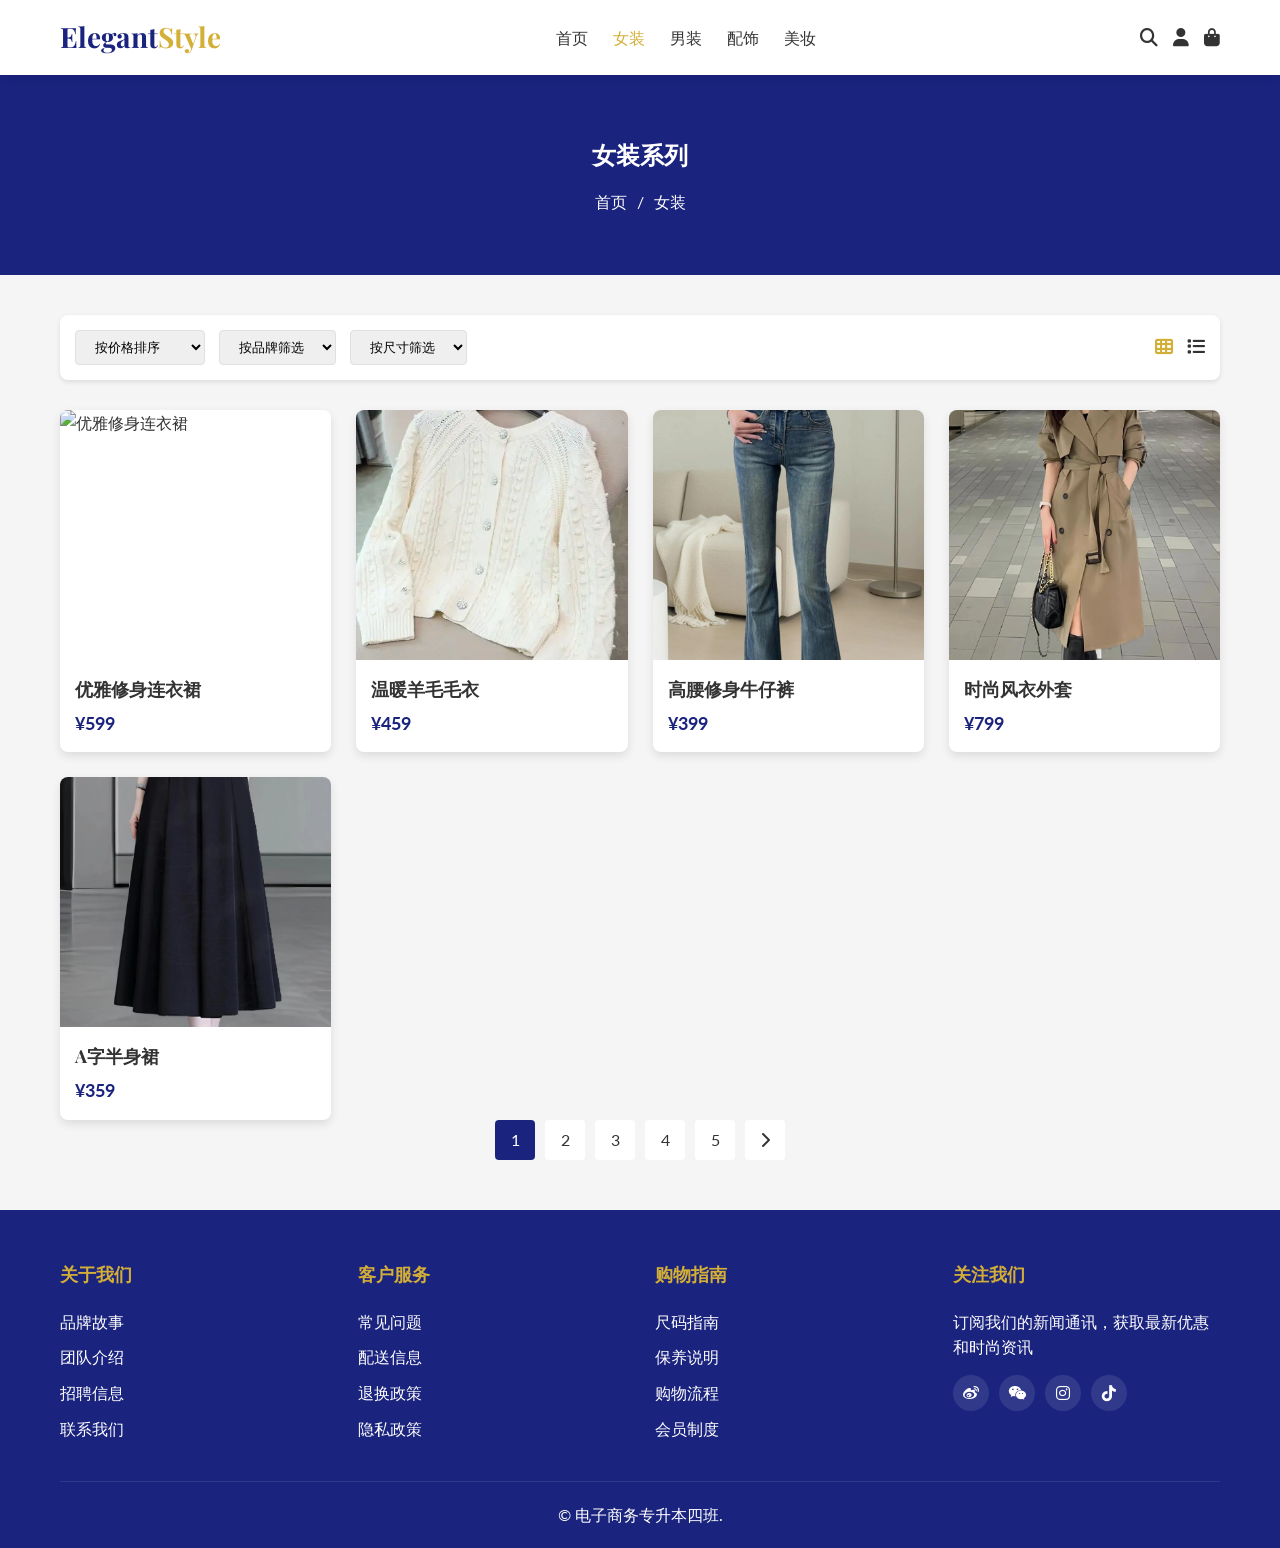
==== category.html @ b9d7f046 "1" ====
<!DOCTYPE html>
<html lang="zh-CN">
<head>
    <meta charset="UTF-8">
    <meta name="viewport" content="width=device-width, initial-scale=1.0">
    <title>电子商务专升本四班</title>
    <link href="https://fonts.googleapis.com/css2?family=Playfair+Display:wght@400;700&family=Lato:wght@300;400;700&display=swap" rel="stylesheet">
    <link rel="stylesheet" href="https://cdnjs.cloudflare.com/ajax/libs/font-awesome/6.4.0/css/all.min.css">
    <link rel="stylesheet" href="style.css">
</head>
<body>
    <header>
        <div class="container">
            <div class="header-container">
                <a href="index.html" class="logo">Elegant<span>Style</span></a>
                <nav>
                    <ul>
                        <li><a href="index.html">首页</a></li>
                        <li><a href="category.html?category=women" id="women-link">女装</a></li>
                        <li><a href="category.html?category=men" id="men-link">男装</a></li>
                        <li><a href="category.html?category=accessories" id="accessories-link">配饰</a></li>
                        <li><a href="category.html?category=beauty" id="beauty-link">美妆</a></li>
                    </ul>
                </nav>
                <div class="header-icons">
                    <a href="#"><i class="fas fa-search"></i></a>
                    <a href="#"><i class="fas fa-user"></i></a>
                    <a href="#"><i class="fas fa-shopping-bag"></i></a>
                </div>
            </div>
        </div>
    </header>

    <div class="page-container">
        <section class="page-header">
            <div class="container">
                <h1 id="category-title">商品分类</h1>
                <div class="breadcrumb" id="category-breadcrumb">
                    <!-- 面包屑导航将通过JS动态加载 -->
                </div>
            </div>
        </section>

        <section class="category-products">
            <div class="container">
                <div class="filter-bar">
                    <div class="filter-options">
                        <select id="sort-select">
                            <option value="default">按价格排序</option>
                            <option value="price-low">价格从低到高</option>
                            <option value="price-high">价格从高到低</option>
                        </select>
                        <select id="brand-select">
                            <option value="all">按品牌筛选</option>
                            <option value="brand-a">品牌A</option>
                            <option value="brand-b">品牌B</option>
                        </select>
                        <select id="size-select">
                            <option value="all">按尺寸筛选</option>
                            <option value="xs">XS</option>
                            <option value="s">S</option>
                            <option value="m">M</option>
                            <option value="l">L</option>
                            <option value="xl">XL</option>
                        </select>
                    </div>
                    <div class="view-options">
                        <button class="active" id="grid-view"><i class="fas fa-th"></i></button>
                        <button id="list-view"><i class="fas fa-list"></i></button>
                    </div>
                </div>
                
                <div class="product-grid" id="category-products-grid">
                    <!-- 分类商品内容将通过JS动态加载 -->
                </div>
                
                <div class="pagination" id="category-pagination">
                    <!-- 分页导航将通过JS动态加载 -->
                </div>
            </div>
        </section>
    </div>

    <footer>
        <div class="container">
            <div class="footer-content">
                <div class="footer-column">
                    <h3>关于我们</h3>
                    <ul>
                        <li><a href="#">品牌故事</a></li>
                        <li><a href="#">团队介绍</a></li>
                        <li><a href="#">招聘信息</a></li>
                        <li><a href="#">联系我们</a></li>
                    </ul>
                </div>
                <div class="footer-column">
                    <h3>客户服务</h3>
                    <ul>
                        <li><a href="#">常见问题</a></li>
                        <li><a href="#">配送信息</a></li>
                        <li><a href="#">退换政策</a></li>
                        <li><a href="#">隐私政策</a></li>
                    </ul>
                </div>
                <div class="footer-column">
                    <h3>购物指南</h3>
                    <ul>
                        <li><a href="#">尺码指南</a></li>
                        <li><a href="#">保养说明</a></li>
                        <li><a href="#">购物流程</a></li>
                        <li><a href="#">会员制度</a></li>
                    </ul>
                </div>
                <div class="footer-column">
                    <h3>关注我们</h3>
                    <p>订阅我们的新闻通讯，获取最新优惠和时尚资讯</p>
                    <div class="social-icons">
                        <a href="#"><i class="fab fa-weibo"></i></a>
                        <a href="#"><i class="fab fa-weixin"></i></a>
                        <a href="#"><i class="fab fa-instagram"></i></a>
                        <a href="#"><i class="fab fa-tiktok"></i></a>
                    </div>
                </div>
            </div>
            <div class="copyright">
              <p>&copy; 电子商务专升本四班.</p>
            </div>
        </div>
    </footer>
<script src="./data.js"></script>
    <script>
        const data = websiteData;
        // 获取URL参数
        function getUrlParameter(name) {
            const urlParams = new URLSearchParams(window.location.search);
            return urlParams.get(name);
        }

        // 加载数据并渲染栏目页
        document.addEventListener('DOMContentLoaded', function() {
            const categorySlug = getUrlParameter('category') || 'women';
            
          
                    renderCategoryPage(data, categorySlug);
                    setupEventListeners(data, categorySlug);
                })
               

        // 渲染栏目页
        function renderCategoryPage(data, categorySlug) {
            // 获取分类信息
            const category = data.categories.find(c => c.slug === categorySlug);
            if (!category) return;
            
            // 更新页面标题
            document.getElementById('category-title').textContent = `${category.name}系列`;
            
            // 更新面包屑导航
            const breadcrumb = document.getElementById('category-breadcrumb');
            breadcrumb.innerHTML = `
                <a href="index.html">首页</a>
                <span>/</span>
                <a href="category.html?category=${category.slug}">${category.name}</a>
            `;
            
            // 激活当前分类导航
            document.getElementById(`${category.slug}-link`).classList.add('active');
            
            // 渲染商品
            renderCategoryProducts(data.products, category.id);
        }

        // 渲染分类商品
        function renderCategoryProducts(products, categoryId) {
            const productsGrid = document.getElementById('category-products-grid');
            productsGrid.innerHTML = '';
            
            const categoryProducts = products.filter(product => product.categoryId === categoryId);
            
            categoryProducts.forEach(product => {
                const productCard = document.createElement('a');
                productCard.href = `detail.html?product=${product.id}`;
                productCard.className = 'product-card';
                
                productCard.innerHTML = `
                    <div class="product-image">
                        <img src="${product.images[0]}" alt="${product.name}">
                    </div>
                    <div class="product-info">
                        <h3 class="product-title">${product.name}</h3>
                        <p class="product-price">¥${product.price}</p>
                    </div>
                `;
                
                productsGrid.appendChild(productCard);
            });
            
            // 更新分页
            const pagination = document.getElementById('category-pagination');
            pagination.innerHTML = `
                <a href="#" class="active">1</a>
                <a href="#">2</a>
                <a href="#">3</a>
                <a href="#">4</a>
                <a href="#">5</a>
                <a href="#"><i class="fas fa-chevron-right"></i></a>
            `;
        }

        // 设置事件监听器
        function setupEventListeners(data, categorySlug) {
            // 视图切换事件
            document.getElementById('grid-view').addEventListener('click', function() {
                this.classList.add('active');
                document.getElementById('list-view').classList.remove('active');
                document.getElementById('category-products-grid').classList.remove('list-view');
            });
            
            document.getElementById('list-view').addEventListener('click', function() {
                this.classList.add('active');
                document.getElementById('grid-view').classList.remove('active');
                document.getElementById('category-products-grid').classList.add('list-view');
            });
            
            // 筛选事件
            document.getElementById('sort-select').addEventListener('change', function() {
                // 这里可以添加排序逻辑
                console.log('排序选项改变:', this.value);
            });
            
            document.getElementById('brand-select').addEventListener('change', function() {
                // 这里可以添加品牌筛选逻辑
                console.log('品牌筛选改变:', this.value);
            });
            
            document.getElementById('size-select').addEventListener('change', function() {
                // 这里可以添加尺寸筛选逻辑
                console.log('尺寸筛选改变:', this.value);
            });
        }
    </script>
</body>
</html>
---- style.css ----
:root {
  --primary-color: #1a237e;
  --secondary-color: #d4af37;
  --light-color: #f5f5f5;
  --dark-color: #333;
  --white: #ffffff;
  --gray: #e0e0e0;
  --transition: all 0.3s ease;
}

* {
  margin: 0;
  padding: 0;
  box-sizing: border-box;
}

body {
  font-family: 'Lato', sans-serif;
  line-height: 1.6;
  color: var(--dark-color);
  background-color: var(--light-color);
}

h1, h2, h3, h4 {
  font-family: 'Playfair Display', serif;
  margin-bottom: 1rem;
}

a {
  text-decoration: none;
  color: inherit;
}

.container {
  max-width: 1200px;
  margin: 0 auto;
  padding: 0 20px;
}

/* 头部样式 */
header {
  background-color: var(--white);
  box-shadow: 0 2px 10px rgba(0, 0, 0, 0.1);
  position: sticky;
  top: 0;
  z-index: 100;
}

.header-container {
  display: flex;
  justify-content: space-between;
  align-items: center;
  padding: 15px 0;
}

.logo {
  font-family: 'Playfair Display', serif;
  font-size: 28px;
  font-weight: 700;
  color: var(--primary-color);
}

.logo span {
  color: var(--secondary-color);
}

nav ul {
  display: flex;
  list-style: none;
}

nav ul li {
  margin-left: 25px;
}

nav ul li a {
  font-weight: 500;
  transition: var(--transition);
}

nav ul li a:hover, nav ul li a.active {
  color: var(--secondary-color);
}

.header-icons {
  display: flex;
}

.header-icons a {
  margin-left: 15px;
  font-size: 18px;
  transition: var(--transition);
}

.header-icons a:hover {
  color: var(--secondary-color);
}

/* 页面内容容器 */
.page-container {
  min-height: calc(100vh - 200px);
}

/* 首页横幅 */
.hero {
  height: 600px;
  background: linear-gradient(rgba(0, 0, 0, 0.5), rgba(0, 0, 0, 0.5)), url('https://images.unsplash.com/photo-1441986300917-64674bd600d8?ixlib=rb-1.2.1&auto=format&fit=crop&w=1350&q=80');
  background-size: cover;
  background-position: center;
  display: flex;
  align-items: center;
  justify-content: center;
  text-align: center;
  color: var(--white);
  margin-bottom: 50px;
}

.hero-content h1 {
  font-size: 48px;
  margin-bottom: 20px;
}

.hero-content p {
  font-size: 20px;
  margin-bottom: 30px;
}

.btn {
  display: inline-block;
  background-color: var(--secondary-color);
  color: var(--white);
  padding: 12px 30px;
  border-radius: 4px;
  font-weight: 700;
  text-transform: uppercase;
  letter-spacing: 1px;
  transition: var(--transition);
  border: none;
  cursor: pointer;
}

.btn:hover {
  background-color: #b8941f;
  transform: translateY(-2px);
}

/* 分类区域 */
.categories {
  margin-bottom: 50px;
}

.section-title {
  text-align: center;
  margin-bottom: 40px;
  position: relative;
}

.section-title:after {
  content: '';
  display: block;
  width: 80px;
  height: 3px;
  background-color: var(--secondary-color);
  margin: 10px auto 0;
}

.category-grid {
  display: grid;
  grid-template-columns: repeat(4, 1fr);
  gap: 20px;
}

.category-item {
  position: relative;
  height: 300px;
  overflow: hidden;
  border-radius: 8px;
  box-shadow: 0 4px 10px rgba(0, 0, 0, 0.1);
}

.category-item img {
  width: 100%;
  height: 100%;
  object-fit: cover;
  transition: var(--transition);
}

.category-item:hover img {
  transform: scale(1.05);
}

.category-content {
  position: absolute;
  bottom: 0;
  left: 0;
  width: 100%;
  padding: 20px;
  background: linear-gradient(transparent, rgba(0, 0, 0, 0.7));
  color: var(--white);
}

/* 特色产品 */
.featured-products {
  margin-bottom: 50px;
}

.product-grid {
  display: grid;
  grid-template-columns: repeat(4, 1fr);
  gap: 25px;
}

.product-card {
  background-color: var(--white);
  border-radius: 8px;
  overflow: hidden;
  box-shadow: 0 4px 10px rgba(0, 0, 0, 0.1);
  transition: var(--transition);
}

.product-card:hover {
  transform: translateY(-5px);
  box-shadow: 0 10px 20px rgba(0, 0, 0, 0.15);
}

.product-image {
  height: 250px;
  overflow: hidden;
}

.product-image img {
  width: 100%;
  height: 100%;
  object-fit: cover;
  transition: var(--transition);
}

.product-card:hover .product-image img {
  transform: scale(1.05);
}

.product-info {
  padding: 15px;
}

.product-title {
  font-size: 18px;
  margin-bottom: 5px;
}

.product-price {
  color: var(--primary-color);
  font-weight: 700;
  font-size: 18px;
}

/* 栏目页样式 */
.page-header {
  background-color: var(--primary-color);
  color: var(--white);
  padding: 60px 0;
  text-align: center;
  margin-bottom: 40px;
}

.breadcrumb {
  display: flex;
  justify-content: center;
  margin-top: 15px;
}

.breadcrumb a {
  margin: 0 5px;
}

.breadcrumb a:hover {
  color: var(--secondary-color);
}

.breadcrumb span {
  margin: 0 5px;
}

.filter-bar {
  display: flex;
  justify-content: space-between;
  align-items: center;
  margin-bottom: 30px;
  padding: 15px;
  background-color: var(--white);
  border-radius: 8px;
  box-shadow: 0 2px 5px rgba(0, 0, 0, 0.1);
}

.filter-options select {
  padding: 8px 15px;
  border: 1px solid var(--gray);
  border-radius: 4px;
  margin-right: 10px;
}

.view-options button {
  background: none;
  border: none;
  font-size: 18px;
  margin-left: 10px;
  cursor: pointer;
  color: var(--dark-color);
  transition: var(--transition);
}

.view-options button.active {
  color: var(--secondary-color);
}

.view-options button:hover {
  color: var(--secondary-color);
}

/* 分页 */
.pagination {
  display: flex;
  justify-content: center;
  margin-bottom: 50px;
}

.pagination a {
  display: inline-flex;
  align-items: center;
  justify-content: center;
  width: 40px;
  height: 40px;
  margin: 0 5px;
  border-radius: 4px;
  background-color: var(--white);
  transition: var(--transition);
}

.pagination a.active, .pagination a:hover {
  background-color: var(--primary-color);
  color: var(--white);
}

/* 详细页样式 */
.product-detail {
  display: grid;
  grid-template-columns: 1fr 1fr;
  gap: 40px;
  margin-bottom: 50px;
}

.product-gallery {
  display: flex;
  flex-direction: column;
}

.main-image {
  height: 500px;
  overflow: hidden;
  border-radius: 8px;
  margin-bottom: 15px;
}

.main-image img {
  width: 100%;
  height: 100%;
  object-fit: cover;
}

.thumbnail-gallery {
  display: flex;
  gap: 10px;
}

.thumbnail {
  width: 80px;
  height: 80px;
  border-radius: 4px;
  overflow: hidden;
  cursor: pointer;
  opacity: 0.7;
  transition: var(--transition);
}

.thumbnail.active {
  opacity: 1;
  border: 2px solid var(--secondary-color);
}

.thumbnail:hover {
  opacity: 1;
}

.thumbnail img {
  width: 100%;
  height: 100%;
  object-fit: cover;
}

.product-info-detail h1 {
  font-size: 32px;
  margin-bottom: 10px;
}

.product-price-detail {
  font-size: 24px;
  color: var(--primary-color);
  font-weight: 700;
  margin-bottom: 20px;
}

.product-description {
  margin-bottom: 25px;
  line-height: 1.8;
}

.product-options {
  margin-bottom: 30px;
}

.option-group {
  margin-bottom: 15px;
}

.option-group label {
  display: block;
  margin-bottom: 8px;
  font-weight: 700;
}

.option-group select {
  width: 100%;
  padding: 10px;
  border: 1px solid var(--gray);
  border-radius: 4px;
}

.quantity-selector {
  display: flex;
  align-items: center;
  margin-bottom: 30px;
}

.quantity-selector button {
  background-color: var(--gray);
  border: none;
  width: 40px;
  height: 40px;
  font-size: 18px;
  cursor: pointer;
}

.quantity-selector input {
  width: 60px;
  height: 40px;
  text-align: center;
  border: 1px solid var(--gray);
  border-left: none;
  border-right: none;
}

.action-buttons {
  display: flex;
  gap: 15px;
}

.btn-add-to-cart {
  flex: 2;
  background-color: var(--primary-color);
}

.btn-wishlist {
  flex: 1;
  background-color: transparent;
  border: 1px solid var(--primary-color);
  color: var(--primary-color);
}

.btn-wishlist:hover {
  background-color: var(--primary-color);
  color: var(--white);
}

/* 相关产品 */
.related-products {
  margin-bottom: 50px;
}

/* 页脚 */
footer {
  background-color: var(--primary-color);
  color: var(--white);
  padding: 50px 0 20px;
}

.footer-content {
  display: grid;
  grid-template-columns: repeat(4, 1fr);
  gap: 30px;
  margin-bottom: 30px;
}

.footer-column h3 {
  color: var(--secondary-color);
  margin-bottom: 20px;
  font-size: 18px;
}

.footer-column ul {
  list-style: none;
}

.footer-column ul li {
  margin-bottom: 10px;
}

.footer-column ul li a:hover {
  color: var(--secondary-color);
}

.social-icons {
  display: flex;
  margin-top: 15px;
}

.social-icons a {
  display: inline-flex;
  align-items: center;
  justify-content: center;
  width: 36px;
  height: 36px;
  background-color: rgba(255, 255, 255, 0.1);
  border-radius: 50%;
  margin-right: 10px;
  transition: var(--transition);
}

.social-icons a:hover {
  background-color: var(--secondary-color);
}

.copyright {
  text-align: center;
  padding-top: 20px;
  border-top: 1px solid rgba(255, 255, 255, 0.1);
}

/* 响应式设计 */
@media (max-width: 992px) {
  .category-grid, .product-grid {
    grid-template-columns: repeat(3, 1fr);
  }
  
  .product-detail {
    grid-template-columns: 1fr;
  }
  
  .footer-content {
    grid-template-columns: repeat(2, 1fr);
  }
}

@media (max-width: 768px) {
  .category-grid, .product-grid {
    grid-template-columns: repeat(2, 1fr);
  }
  
  .header-container {
    flex-direction: column;
    padding: 15px 0;
  }
  
  nav ul {
    margin-top: 15px;
  }
  
  nav ul li {
    margin: 0 10px;
  }
  
  .hero {
    height: 400px;
  }
  
  .hero-content h1 {
    font-size: 36px;
  }
  
  .filter-bar {
    flex-direction: column;
    gap: 15px;
    align-items: flex-start;
  }
  
  .action-buttons {
    flex-direction: column;
  }
}

@media (max-width: 576px) {
  .category-grid, .product-grid {
    grid-template-columns: 1fr;
  }
  
  .footer-content {
    grid-template-columns: 1fr;
  }
}

/* 加载动画 */
.loading {
  text-align: center;
  padding: 50px;
  font-size: 18px;
}

.loading:after {
  content: '...';
  animation: dots 1.5s steps(5, end) infinite;
}

@keyframes dots {
  0%, 20% { color: rgba(0,0,0,0); text-shadow: .25em 0 0 rgba(0,0,0,0), .5em 0 0 rgba(0,0,0,0); }
  40% { color: var(--primary-color); text-shadow: .25em 0 0 rgba(0,0,0,0), .5em 0 0 rgba(0,0,0,0); }
  60% { text-shadow: .25em 0 0 var(--primary-color), .5em 0 0 rgba(0,0,0,0); }
  80%, 100% { text-shadow: .25em 0 0 var(--primary-color), .5em 0 0 var(--primary-color); }
}

.hidden {
  display: none;
}
 .text-content-module {
            background-color: var(--white);
            border-radius: 8px;
            box-shadow: 0 4px 10px rgba(0, 0, 0, 0.1);
            padding: 40px;
            margin-bottom: 50px;
        }
        
        .text-section {
            margin-bottom: 40px;
        }
        
        .text-section:last-child {
            margin-bottom: 0;
        }
        
        .text-section h2 {
            color: var(--primary-color);
            margin-bottom: 20px;
            padding-bottom: 10px;
            
        }
        
        .text-section p {
            margin-bottom: 15px;
            line-height: 1.8;
        }
        
        .text-section ul {
            margin-left: 20px;
            margin-bottom: 15px;
        }
        
        .text-section li {
            margin-bottom: 8px;
            line-height: 1.6;
        }
        
        .text-section .highlight {
            background-color: rgba(212, 175, 55, 0.1);
            padding: 15px;
            border-left: 4px solid var(--secondary-color);
            margin: 15px 0;
        }
        
        .service-features {
            display: grid;
            grid-template-columns: repeat(2, 1fr);
            gap: 20px;
            margin-top: 20px;
        }
        
        .service-feature {
            background-color: var(--light-color);
            padding: 20px;
            border-radius: 6px;
        }
        
        .service-feature h4 {
            color: var(--primary-color);
            margin-bottom: 10px;
        }
        
        .testimonial-list {
            display: grid;
            grid-template-columns: repeat(3, 1fr);
            gap: 20px;
            margin-top: 20px;
        }
        
        .testimonial-item {
            background-color: var(--light-color);
            padding: 20px;
            border-radius: 6px;
            position: relative;
        }
        
        .testimonial-item:before {
            content: """;
            font-size 60px;
            color: var(--secondary-color);
            position: absolute;
            top: 10px;
            left: 15px;
            opacity: 0.3;
            font-family: Georgia, serif;
        }
        
        .testimonial-content {
            margin-bottom: 15px;
            font-style: italic;
        }
        
        .testimonial-author {
            font-weight: 700;
            color: var(--primary-color);
        }
        
        .fashion-tips {
            display: grid;
            grid-template-columns: repeat(2, 1fr);
            gap: 20px;
            margin-top: 20px;
        }
        
        .fashion-tip {
            background-color: var(--light-color);
            padding: 20px;
            border-radius: 6px;
        }
        
        .fashion-tip h4 {
            color: var(--primary-color);
            margin-bottom: 10px;
        }
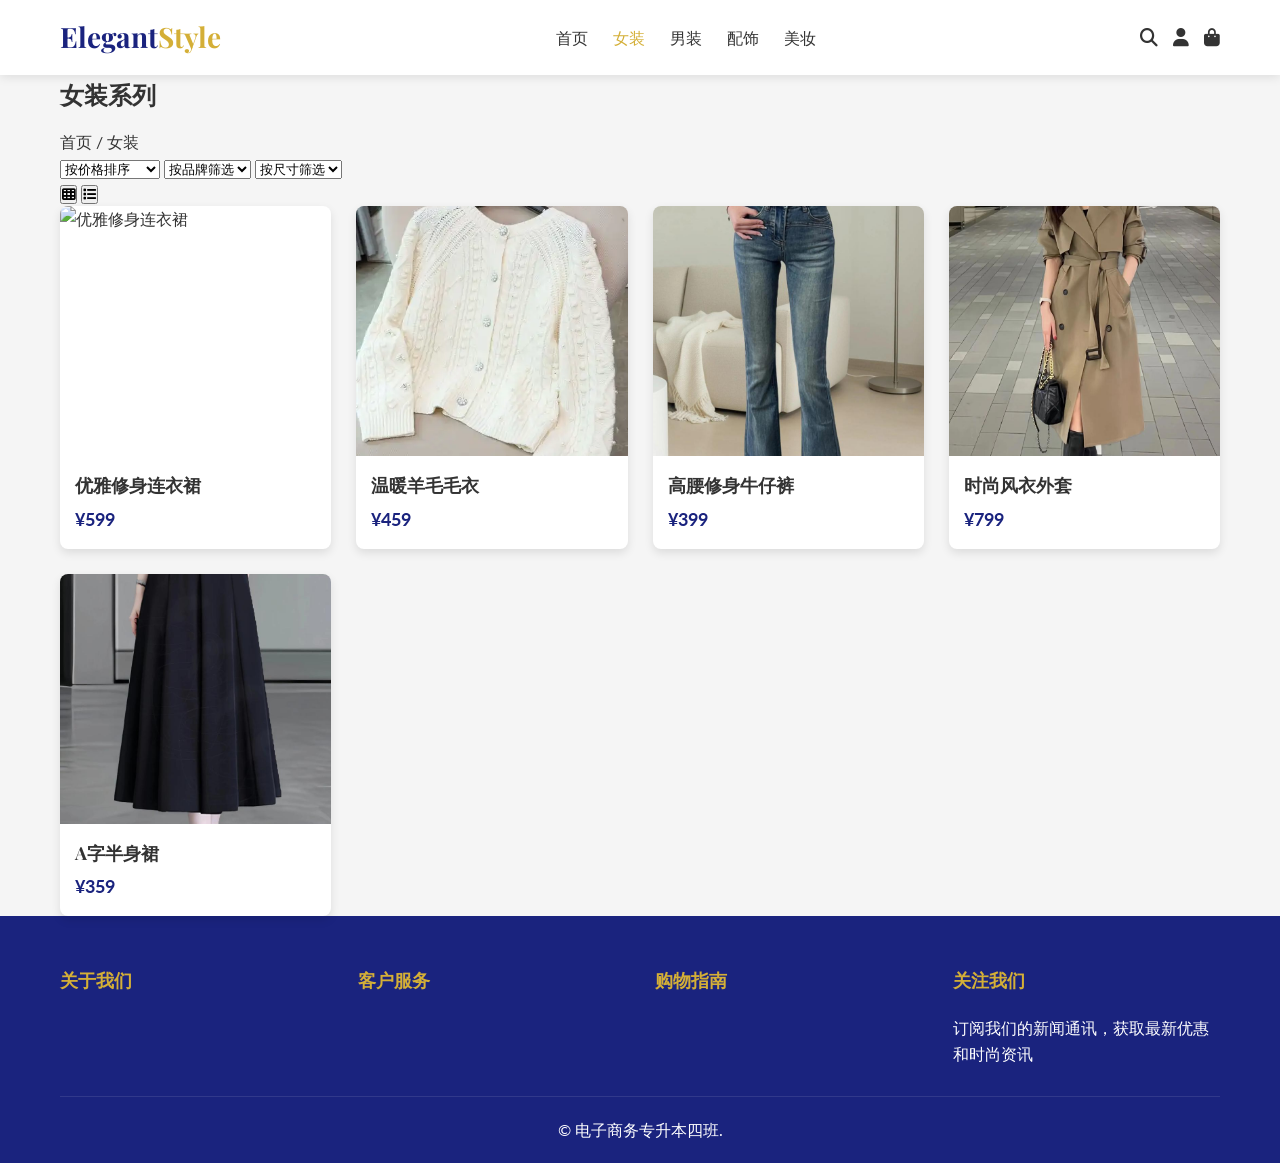
==== commit 80466504: "1" ====
--- a/category.html
+++ b/category.html
@@ -86,40 +86,20 @@
             <div class="footer-content">
                 <div class="footer-column">
                     <h3>关于我们</h3>
-                    <ul>
-                        <li><a href="#">品牌故事</a></li>
-                        <li><a href="#">团队介绍</a></li>
-                        <li><a href="#">招聘信息</a></li>
-                        <li><a href="#">联系我们</a></li>
-                    </ul>
+                   
                 </div>
                 <div class="footer-column">
                     <h3>客户服务</h3>
-                    <ul>
-                        <li><a href="#">常见问题</a></li>
-                        <li><a href="#">配送信息</a></li>
-                        <li><a href="#">退换政策</a></li>
-                        <li><a href="#">隐私政策</a></li>
-                    </ul>
+                    
                 </div>
                 <div class="footer-column">
                     <h3>购物指南</h3>
-                    <ul>
-                        <li><a href="#">尺码指南</a></li>
-                        <li><a href="#">保养说明</a></li>
-                        <li><a href="#">购物流程</a></li>
-                        <li><a href="#">会员制度</a></li>
-                    </ul>
+                    
                 </div>
                 <div class="footer-column">
                     <h3>关注我们</h3>
                     <p>订阅我们的新闻通讯，获取最新优惠和时尚资讯</p>
-                    <div class="social-icons">
-                        <a href="#"><i class="fab fa-weibo"></i></a>
-                        <a href="#"><i class="fab fa-weixin"></i></a>
-                        <a href="#"><i class="fab fa-instagram"></i></a>
-                        <a href="#"><i class="fab fa-tiktok"></i></a>
-                    </div>
+                    
                 </div>
             </div>
             <div class="copyright">
@@ -198,12 +178,7 @@
             // 更新分页
             const pagination = document.getElementById('category-pagination');
             pagination.innerHTML = `
-                <a href="#" class="active">1</a>
-                <a href="#">2</a>
-                <a href="#">3</a>
-                <a href="#">4</a>
-                <a href="#">5</a>
-                <a href="#"><i class="fas fa-chevron-right"></i></a>
+                
             `;
         }
 
--- a/style.css
+++ b/style.css
@@ -8,6 +8,7 @@
   --transition: all 0.3s ease;
 }
 
+/* 基础重置与通用样式 */
 * {
   margin: 0;
   padding: 0;
@@ -37,94 +38,7 @@
   padding: 0 20px;
 }
 
-/* 头部样式 */
-header {
-  background-color: var(--white);
-  box-shadow: 0 2px 10px rgba(0, 0, 0, 0.1);
-  position: sticky;
-  top: 0;
-  z-index: 100;
-}
-
-.header-container {
-  display: flex;
-  justify-content: space-between;
-  align-items: center;
-  padding: 15px 0;
-}
-
-.logo {
-  font-family: 'Playfair Display', serif;
-  font-size: 28px;
-  font-weight: 700;
-  color: var(--primary-color);
-}
-
-.logo span {
-  color: var(--secondary-color);
-}
-
-nav ul {
-  display: flex;
-  list-style: none;
-}
-
-nav ul li {
-  margin-left: 25px;
-}
-
-nav ul li a {
-  font-weight: 500;
-  transition: var(--transition);
-}
-
-nav ul li a:hover, nav ul li a.active {
-  color: var(--secondary-color);
-}
-
-.header-icons {
-  display: flex;
-}
-
-.header-icons a {
-  margin-left: 15px;
-  font-size: 18px;
-  transition: var(--transition);
-}
-
-.header-icons a:hover {
-  color: var(--secondary-color);
-}
-
-/* 页面内容容器 */
-.page-container {
-  min-height: calc(100vh - 200px);
-}
-
-/* 首页横幅 */
-.hero {
-  height: 600px;
-  background: linear-gradient(rgba(0, 0, 0, 0.5), rgba(0, 0, 0, 0.5)), url('https://images.unsplash.com/photo-1441986300917-64674bd600d8?ixlib=rb-1.2.1&auto=format&fit=crop&w=1350&q=80');
-  background-size: cover;
-  background-position: center;
-  display: flex;
-  align-items: center;
-  justify-content: center;
-  text-align: center;
-  color: var(--white);
-  margin-bottom: 50px;
-}
-
-.hero-content h1 {
-  font-size: 48px;
-  margin-bottom: 20px;
-}
-
-.hero-content p {
-  font-size: 20px;
-  margin-bottom: 30px;
-}
-
+/* 通用按钮样式 */
 .btn {
   display: inline-block;
   background-color: var(--secondary-color);
@@ -144,7 +58,95 @@
   transform: translateY(-2px);
 }
 
-/* 分类区域 */
+/* 页面内容容器（保证 footer 位置） */
+.page-container {
+  min-height: calc(100vh - 200px);
+}
+
+/* 1. 头部样式（核心导航） */
+header {
+  background-color: var(--white);
+  box-shadow: 0 2px 10px rgba(0, 0, 0, 0.1);
+  position: sticky;
+  top: 0;
+  z-index: 100;
+}
+
+.header-container {
+  display: flex;
+  justify-content: space-between;
+  align-items: center;
+  padding: 15px 0;
+}
+
+.logo {
+  font-family: 'Playfair Display', serif;
+  font-size: 28px;
+  font-weight: 700;
+  color: var(--primary-color);
+}
+
+.logo span {
+  color: var(--secondary-color);
+}
+
+nav ul {
+  display: flex;
+  list-style: none;
+}
+
+nav ul li {
+  margin-left: 25px;
+}
+
+nav ul li a {
+  font-weight: 500;
+  transition: var(--transition);
+}
+
+nav ul li a:hover, nav ul li a.active {
+  color: var(--secondary-color);
+}
+
+.header-icons {
+  display: flex;
+}
+
+.header-icons a {
+  margin-left: 15px;
+  font-size: 18px;
+  transition: var(--transition);
+}
+
+.header-icons a:hover {
+  color: var(--secondary-color);
+}
+
+/* 2. 首页横幅（核心视觉） */
+.hero {
+  height: 600px;
+  background: linear-gradient(rgba(0, 0, 0, 0.5), rgba(0, 0, 0, 0.5)), url('https://images.unsplash.com/photo-1441986300917-64674bd600d8?ixlib=rb-1.2.1&auto=format&fit=crop&w=1350&q=80');
+  background-size: cover;
+  background-position: center;
+  display: flex;
+  align-items: center;
+  justify-content: center;
+  text-align: center;
+  color: var(--white);
+  margin-bottom: 50px;
+}
+
+.hero-content h1 {
+  font-size: 48px;
+  margin-bottom: 20px;
+}
+
+.hero-content p {
+  font-size: 20px;
+  margin-bottom: 30px;
+}
+
+/* 3. 分类区域（核心内容） */
 .categories {
   margin-bottom: 50px;
 }
@@ -199,7 +201,7 @@
   color: var(--white);
 }
 
-/* 特色产品 */
+/* 4. 特色产品（核心内容） */
 .featured-products {
   margin-bottom: 50px;
 }
@@ -254,239 +256,52 @@
   font-size: 18px;
 }
 
-/* 栏目页样式 */
-.page-header {
-  background-color: var(--primary-color);
-  color: var(--white);
-  padding: 60px 0;
-  text-align: center;
-  margin-bottom: 40px;
-}
-
-.breadcrumb {
-  display: flex;
-  justify-content: center;
-  margin-top: 15px;
-}
-
-.breadcrumb a {
-  margin: 0 5px;
-}
-
-.breadcrumb a:hover {
-  color: var(--secondary-color);
-}
-
-.breadcrumb span {
-  margin: 0 5px;
-}
-
-.filter-bar {
-  display: flex;
-  justify-content: space-between;
-  align-items: center;
-  margin-bottom: 30px;
-  padding: 15px;
+/* 5. 品牌故事模块（核心保留） */
+.text-content-module {
   background-color: var(--white);
   border-radius: 8px;
-  box-shadow: 0 2px 5px rgba(0, 0, 0, 0.1);
-}
-
-.filter-options select {
-  padding: 8px 15px;
-  border: 1px solid var(--gray);
-  border-radius: 4px;
-  margin-right: 10px;
-}
-
-.view-options button {
-  background: none;
-  border: none;
-  font-size: 18px;
-  margin-left: 10px;
-  cursor: pointer;
-  color: var(--dark-color);
-  transition: var(--transition);
-}
-
-.view-options button.active {
-  color: var(--secondary-color);
-}
-
-.view-options button:hover {
-  color: var(--secondary-color);
-}
-
-/* 分页 */
-.pagination {
-  display: flex;
-  justify-content: center;
+  box-shadow: 0 4px 10px rgba(0, 0, 0, 0.1);
+  padding: 40px;
   margin-bottom: 50px;
 }
 
-.pagination a {
-  display: inline-flex;
-  align-items: center;
-  justify-content: center;
-  width: 40px;
-  height: 40px;
-  margin: 0 5px;
-  border-radius: 4px;
-  background-color: var(--white);
-  transition: var(--transition);
-}
-
-.pagination a.active, .pagination a:hover {
-  background-color: var(--primary-color);
-  color: var(--white);
-}
-
-/* 详细页样式 */
-.product-detail {
-  display: grid;
-  grid-template-columns: 1fr 1fr;
-  gap: 40px;
-  margin-bottom: 50px;
-}
-
-.product-gallery {
-  display: flex;
-  flex-direction: column;
-}
-
-.main-image {
-  height: 500px;
-  overflow: hidden;
-  border-radius: 8px;
+.text-section {
+  margin-bottom: 40px;
+}
+
+.text-section:last-child {
+  margin-bottom: 0;
+}
+
+.text-section h2 {
+  color: var(--primary-color);
+  margin-bottom: 20px;
+  padding-bottom: 10px;
+}
+
+.text-section p {
   margin-bottom: 15px;
-}
-
-.main-image img {
-  width: 100%;
-  height: 100%;
-  object-fit: cover;
-}
-
-.thumbnail-gallery {
-  display: flex;
-  gap: 10px;
-}
-
-.thumbnail {
-  width: 80px;
-  height: 80px;
-  border-radius: 4px;
-  overflow: hidden;
-  cursor: pointer;
-  opacity: 0.7;
-  transition: var(--transition);
-}
-
-.thumbnail.active {
-  opacity: 1;
-  border: 2px solid var(--secondary-color);
-}
-
-.thumbnail:hover {
-  opacity: 1;
-}
-
-.thumbnail img {
-  width: 100%;
-  height: 100%;
-  object-fit: cover;
-}
-
-.product-info-detail h1 {
-  font-size: 32px;
-  margin-bottom: 10px;
-}
-
-.product-price-detail {
-  font-size: 24px;
-  color: var(--primary-color);
-  font-weight: 700;
-  margin-bottom: 20px;
-}
-
-.product-description {
-  margin-bottom: 25px;
   line-height: 1.8;
 }
 
-.product-options {
-  margin-bottom: 30px;
-}
-
-.option-group {
+.text-section ul {
+  margin-left: 20px;
   margin-bottom: 15px;
 }
 
-.option-group label {
-  display: block;
+.text-section li {
   margin-bottom: 8px;
-  font-weight: 700;
-}
-
-.option-group select {
-  width: 100%;
-  padding: 10px;
-  border: 1px solid var(--gray);
-  border-radius: 4px;
-}
-
-.quantity-selector {
-  display: flex;
-  align-items: center;
-  margin-bottom: 30px;
-}
-
-.quantity-selector button {
-  background-color: var(--gray);
-  border: none;
-  width: 40px;
-  height: 40px;
-  font-size: 18px;
-  cursor: pointer;
-}
-
-.quantity-selector input {
-  width: 60px;
-  height: 40px;
-  text-align: center;
-  border: 1px solid var(--gray);
-  border-left: none;
-  border-right: none;
-}
-
-.action-buttons {
-  display: flex;
-  gap: 15px;
-}
-
-.btn-add-to-cart {
-  flex: 2;
-  background-color: var(--primary-color);
-}
-
-.btn-wishlist {
-  flex: 1;
-  background-color: transparent;
-  border: 1px solid var(--primary-color);
-  color: var(--primary-color);
-}
-
-.btn-wishlist:hover {
-  background-color: var(--primary-color);
-  color: var(--white);
-}
-
-/* 相关产品 */
-.related-products {
-  margin-bottom: 50px;
-}
-
-/* 页脚 */
+  line-height: 1.6;
+}
+
+.text-section .highlight {
+  background-color: rgba(212, 175, 55, 0.1);
+  padding: 15px;
+  border-left: 4px solid var(--secondary-color);
+  margin: 15px 0;
+}
+
+/* 6. 页脚（核心布局） */
 footer {
   background-color: var(--primary-color);
   color: var(--white);
@@ -543,204 +358,4 @@
   text-align: center;
   padding-top: 20px;
   border-top: 1px solid rgba(255, 255, 255, 0.1);
-}
-
-/* 响应式设计 */
-@media (max-width: 992px) {
-  .category-grid, .product-grid {
-    grid-template-columns: repeat(3, 1fr);
-  }
-  
-  .product-detail {
-    grid-template-columns: 1fr;
-  }
-  
-  .footer-content {
-    grid-template-columns: repeat(2, 1fr);
-  }
-}
-
-@media (max-width: 768px) {
-  .category-grid, .product-grid {
-    grid-template-columns: repeat(2, 1fr);
-  }
-  
-  .header-container {
-    flex-direction: column;
-    padding: 15px 0;
-  }
-  
-  nav ul {
-    margin-top: 15px;
-  }
-  
-  nav ul li {
-    margin: 0 10px;
-  }
-  
-  .hero {
-    height: 400px;
-  }
-  
-  .hero-content h1 {
-    font-size: 36px;
-  }
-  
-  .filter-bar {
-    flex-direction: column;
-    gap: 15px;
-    align-items: flex-start;
-  }
-  
-  .action-buttons {
-    flex-direction: column;
-  }
-}
-
-@media (max-width: 576px) {
-  .category-grid, .product-grid {
-    grid-template-columns: 1fr;
-  }
-  
-  .footer-content {
-    grid-template-columns: 1fr;
-  }
-}
-
-/* 加载动画 */
-.loading {
-  text-align: center;
-  padding: 50px;
-  font-size: 18px;
-}
-
-.loading:after {
-  content: '...';
-  animation: dots 1.5s steps(5, end) infinite;
-}
-
-@keyframes dots {
-  0%, 20% { color: rgba(0,0,0,0); text-shadow: .25em 0 0 rgba(0,0,0,0), .5em 0 0 rgba(0,0,0,0); }
-  40% { color: var(--primary-color); text-shadow: .25em 0 0 rgba(0,0,0,0), .5em 0 0 rgba(0,0,0,0); }
-  60% { text-shadow: .25em 0 0 var(--primary-color), .5em 0 0 rgba(0,0,0,0); }
-  80%, 100% { text-shadow: .25em 0 0 var(--primary-color), .5em 0 0 var(--primary-color); }
-}
-
-.hidden {
-  display: none;
-}
- .text-content-module {
-            background-color: var(--white);
-            border-radius: 8px;
-            box-shadow: 0 4px 10px rgba(0, 0, 0, 0.1);
-            padding: 40px;
-            margin-bottom: 50px;
-        }
-        
-        .text-section {
-            margin-bottom: 40px;
-        }
-        
-        .text-section:last-child {
-            margin-bottom: 0;
-        }
-        
-        .text-section h2 {
-            color: var(--primary-color);
-            margin-bottom: 20px;
-            padding-bottom: 10px;
-            
-        }
-        
-        .text-section p {
-            margin-bottom: 15px;
-            line-height: 1.8;
-        }
-        
-        .text-section ul {
-            margin-left: 20px;
-            margin-bottom: 15px;
-        }
-        
-        .text-section li {
-            margin-bottom: 8px;
-            line-height: 1.6;
-        }
-        
-        .text-section .highlight {
-            background-color: rgba(212, 175, 55, 0.1);
-            padding: 15px;
-            border-left: 4px solid var(--secondary-color);
-            margin: 15px 0;
-        }
-        
-        .service-features {
-            display: grid;
-            grid-template-columns: repeat(2, 1fr);
-            gap: 20px;
-            margin-top: 20px;
-        }
-        
-        .service-feature {
-            background-color: var(--light-color);
-            padding: 20px;
-            border-radius: 6px;
-        }
-        
-        .service-feature h4 {
-            color: var(--primary-color);
-            margin-bottom: 10px;
-        }
-        
-        .testimonial-list {
-            display: grid;
-            grid-template-columns: repeat(3, 1fr);
-            gap: 20px;
-            margin-top: 20px;
-        }
-        
-        .testimonial-item {
-            background-color: var(--light-color);
-            padding: 20px;
-            border-radius: 6px;
-            position: relative;
-        }
-        
-        .testimonial-item:before {
-            content: """;
-            font-size 60px;
-            color: var(--secondary-color);
-            position: absolute;
-            top: 10px;
-            left: 15px;
-            opacity: 0.3;
-            font-family: Georgia, serif;
-        }
-        
-        .testimonial-content {
-            margin-bottom: 15px;
-            font-style: italic;
-        }
-        
-        .testimonial-author {
-            font-weight: 700;
-            color: var(--primary-color);
-        }
-        
-        .fashion-tips {
-            display: grid;
-            grid-template-columns: repeat(2, 1fr);
-            gap: 20px;
-            margin-top: 20px;
-        }
-        
-        .fashion-tip {
-            background-color: var(--light-color);
-            padding: 20px;
-            border-radius: 6px;
-        }
-        
-        .fashion-tip h4 {
-            color: var(--primary-color);
-            margin-bottom: 10px;
-        }+}
